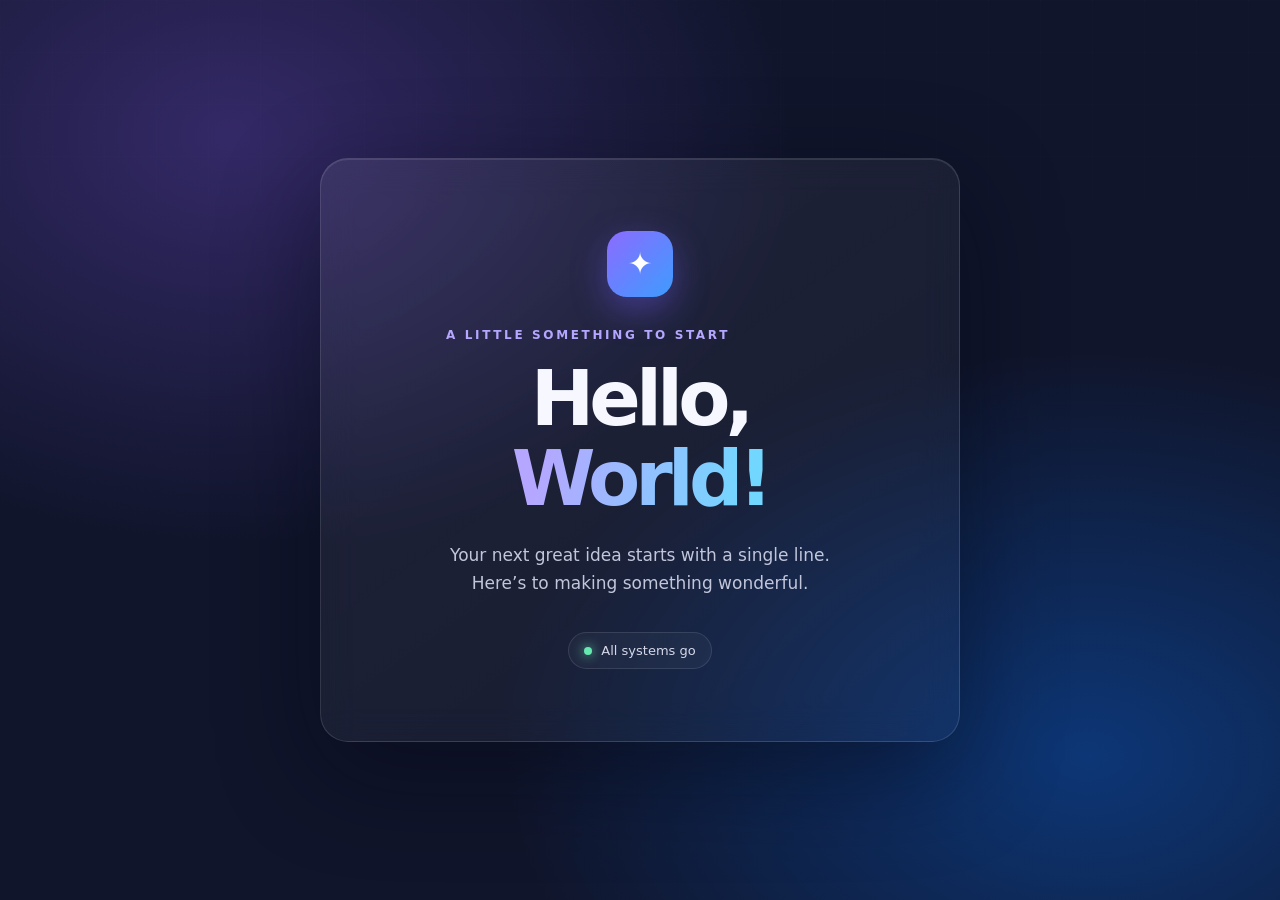
==== index.html @ b1ccc0c1 "my firrst commit" ====
<!DOCTYPE html>
<html lang="en">
<head>
  <meta charset="UTF-8">
  <meta name="viewport" content="width=device-width, initial-scale=1.0">
  <meta name="theme-color" content="#10152b">
  <title>Hello, World!</title>
  <style>
    :root { color-scheme: dark; font-family: Inter, ui-sans-serif, system-ui, -apple-system, BlinkMacSystemFont, "Segoe UI", sans-serif; }
    * { box-sizing: border-box; }
    body {
      min-height: 100vh; margin: 0; display: grid; place-items: center; overflow: hidden;
      color: #f7f8ff; background: #10152b;
      background-image: radial-gradient(ellipse at 18% 15%, #533b9b88 0, transparent 38%), radial-gradient(ellipse at 85% 84%, #0869e866 0, transparent 38%);
    }
    body::before { content: ""; position: fixed; inset: 0; opacity: .15; pointer-events: none; background-image: linear-gradient(#ffffff12 1px, transparent 1px), linear-gradient(90deg, #ffffff12 1px, transparent 1px); background-size: 52px 52px; mask-image: linear-gradient(to bottom, black, transparent 90%); }
    main { position: relative; width: min(640px, calc(100% - 36px)); padding: clamp(36px, 8vw, 72px); text-align: center; border: 1px solid #ffffff20; border-radius: 28px; background: linear-gradient(145deg, #ffffff12, #ffffff06); box-shadow: 0 30px 100px #05071477, inset 0 1px #ffffff1b; backdrop-filter: blur(18px); animation: arrive .8s cubic-bezier(.2,.8,.2,1) both; }
    .spark { display: grid; place-items: center; width: 66px; height: 66px; margin: 0 auto 28px; border-radius: 20px; color: #fff; font-size: 30px; background: linear-gradient(135deg, #8c6bff, #3d9cff); box-shadow: 0 12px 35px #735cff66; }
    .eyebrow { margin: 0 0 14px; color: #b5a7ff; font-size: 12px; font-weight: 700; letter-spacing: .22em; text-transform: uppercase; }
    h1 { margin: 0; font-size: clamp(48px, 10vw, 76px); line-height: 1.05; letter-spacing: -.065em; }
    h1 span { color: transparent; background: linear-gradient(100deg, #b5a7ff 12%, #72d7ff 90%); background-clip: text; }
    p { max-width: 390px; margin: 22px auto 0; color: #c2c6db; font-size: 17px; line-height: 1.7; }
    .status { display: inline-flex; align-items: center; gap: 9px; margin-top: 34px; padding: 10px 15px; border: 1px solid #ffffff1c; border-radius: 999px; color: #d5d8e9; font-size: 13px; background: #ffffff09; }
    .status i { width: 8px; height: 8px; border-radius: 50%; background: #67e8b1; box-shadow: 0 0 12px #67e8b1; }
    @keyframes arrive { from { opacity: 0; transform: translateY(18px) scale(.98); } to { opacity: 1; transform: translateY(0) scale(1); } }
    @media (prefers-reduced-motion: reduce) { *, *::before, *::after { animation-duration: .01ms !important; animation-iteration-count: 1 !important; scroll-behavior: auto !important; } }
  </style>
</head>
<body>
  <main>
    <div class="spark" aria-hidden="true">✦</div>
    <p class="eyebrow">A little something to start</p>
    <h1>Hello,<br><span>World!</span></h1>
    <p>Your next great idea starts with a single line. Here’s to making something wonderful.</p>
    <div class="status"><i aria-hidden="true"></i> All systems go</div>
  </main>
</body>
</html>
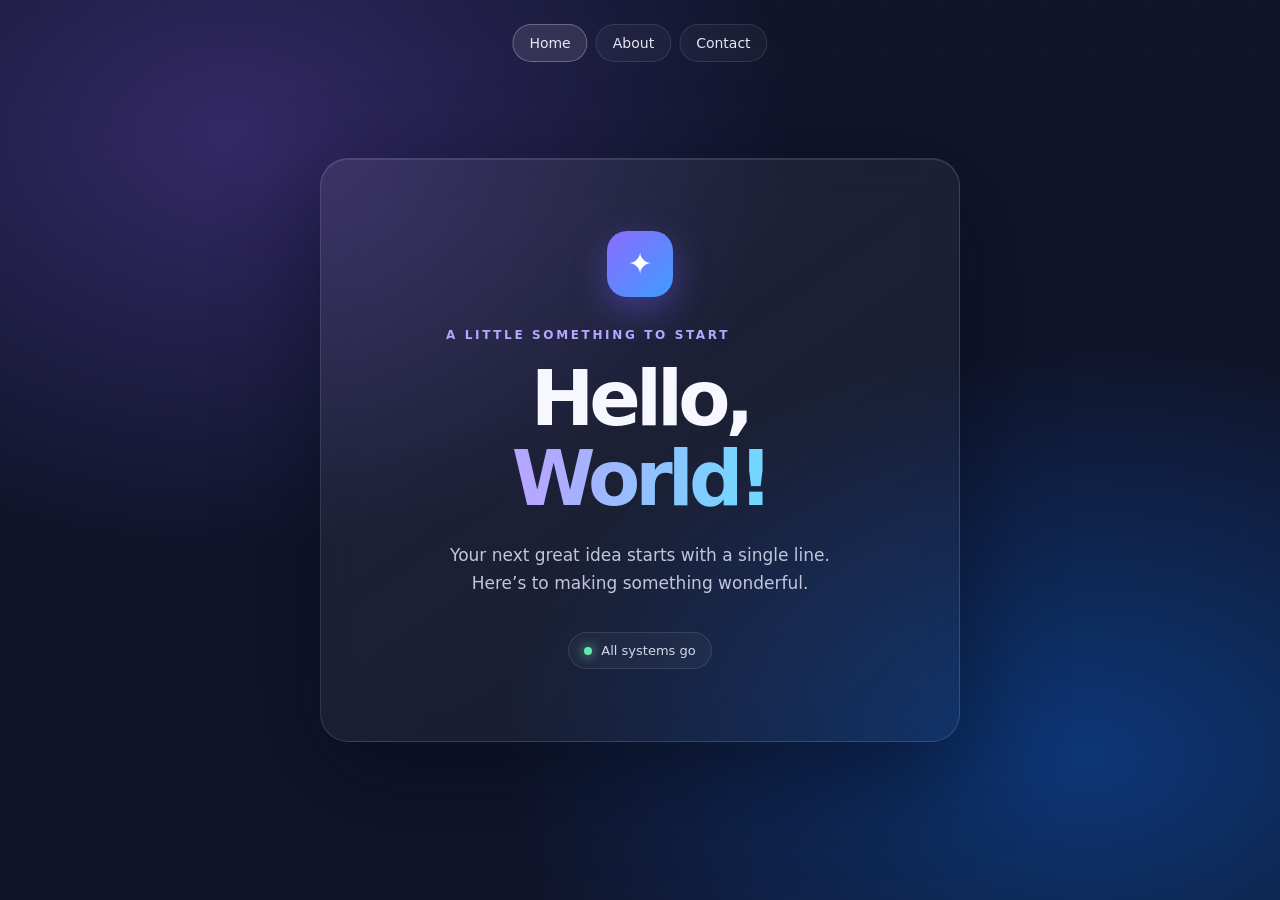
==== commit 67dde491: "added  about and contact page" ====
--- a/index.html
+++ b/index.html
@@ -14,6 +14,9 @@
       background-image: radial-gradient(ellipse at 18% 15%, #533b9b88 0, transparent 38%), radial-gradient(ellipse at 85% 84%, #0869e866 0, transparent 38%);
     }
     body::before { content: ""; position: fixed; inset: 0; opacity: .15; pointer-events: none; background-image: linear-gradient(#ffffff12 1px, transparent 1px), linear-gradient(90deg, #ffffff12 1px, transparent 1px); background-size: 52px 52px; mask-image: linear-gradient(to bottom, black, transparent 90%); }
+    nav { position: absolute; top: 24px; left: 50%; z-index: 2; display: flex; gap: 8px; transform: translateX(-50%); }
+    nav a { padding: 10px 16px; border: 1px solid #ffffff1c; border-radius: 999px; color: #e5e7f4; font-size: 14px; text-decoration: none; background: #ffffff09; transition: background .2s, border-color .2s; }
+    nav a:hover, nav a[aria-current="page"] { border-color: #ffffff45; background: #ffffff19; }
     main { position: relative; width: min(640px, calc(100% - 36px)); padding: clamp(36px, 8vw, 72px); text-align: center; border: 1px solid #ffffff20; border-radius: 28px; background: linear-gradient(145deg, #ffffff12, #ffffff06); box-shadow: 0 30px 100px #05071477, inset 0 1px #ffffff1b; backdrop-filter: blur(18px); animation: arrive .8s cubic-bezier(.2,.8,.2,1) both; }
     .spark { display: grid; place-items: center; width: 66px; height: 66px; margin: 0 auto 28px; border-radius: 20px; color: #fff; font-size: 30px; background: linear-gradient(135deg, #8c6bff, #3d9cff); box-shadow: 0 12px 35px #735cff66; }
     .eyebrow { margin: 0 0 14px; color: #b5a7ff; font-size: 12px; font-weight: 700; letter-spacing: .22em; text-transform: uppercase; }
@@ -24,9 +27,15 @@
     .status i { width: 8px; height: 8px; border-radius: 50%; background: #67e8b1; box-shadow: 0 0 12px #67e8b1; }
     @keyframes arrive { from { opacity: 0; transform: translateY(18px) scale(.98); } to { opacity: 1; transform: translateY(0) scale(1); } }
     @media (prefers-reduced-motion: reduce) { *, *::before, *::after { animation-duration: .01ms !important; animation-iteration-count: 1 !important; scroll-behavior: auto !important; } }
+    @media (max-width: 520px) { nav { top: 16px; width: calc(100% - 32px); justify-content: center; } nav a { padding: 9px 12px; font-size: 13px; } main { margin-top: 50px; } }
   </style>
 </head>
 <body>
+  <nav aria-label="Main navigation">
+    <a href="index.html" aria-current="page">Home</a>
+    <a href="about.html">About</a>
+    <a href="contact.html">Contact</a>
+  </nav>
   <main>
     <div class="spark" aria-hidden="true">✦</div>
     <p class="eyebrow">A little something to start</p>
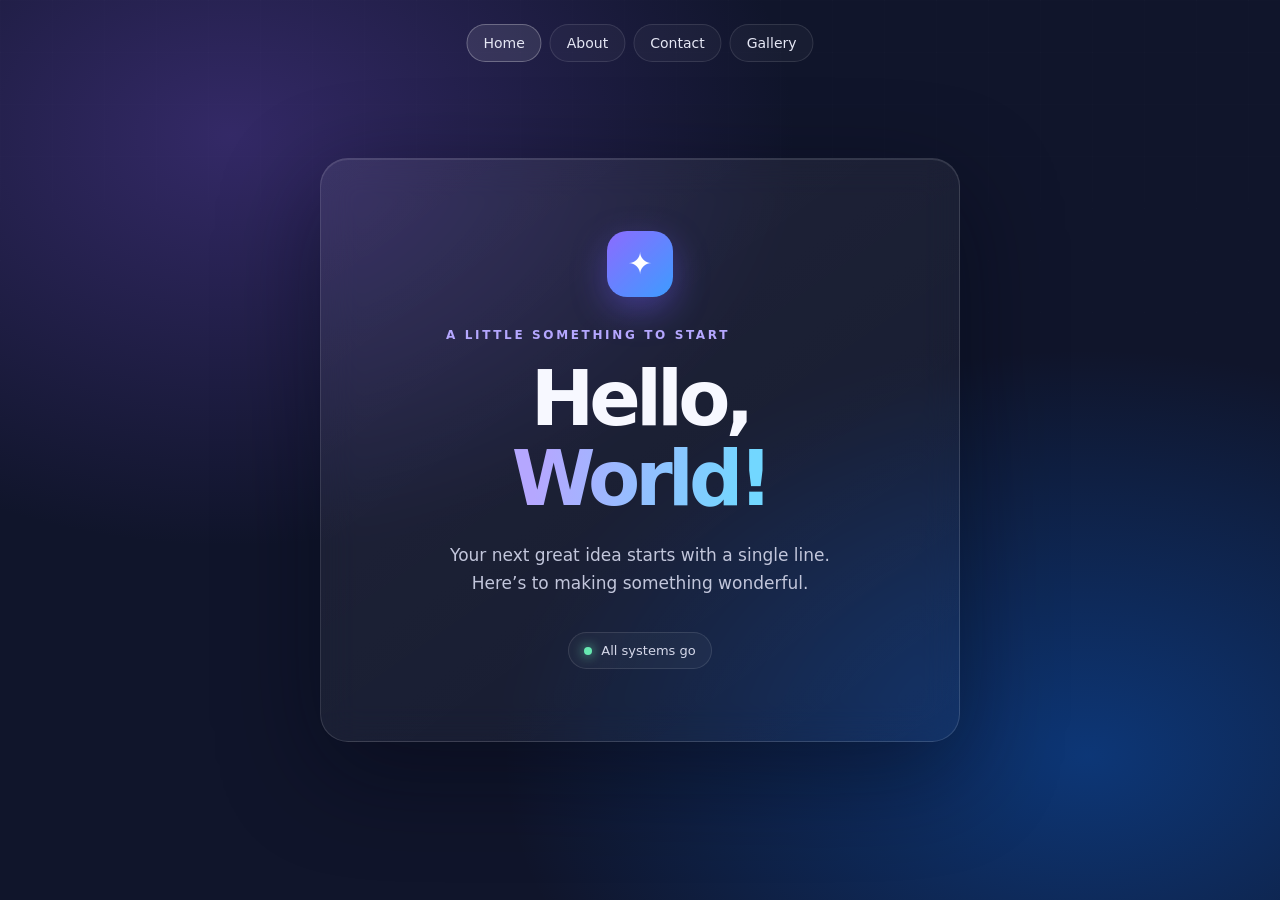
==== commit 4f671185: "gallery page added" ====
--- a/index.html
+++ b/index.html
@@ -35,6 +35,7 @@
     <a href="index.html" aria-current="page">Home</a>
     <a href="about.html">About</a>
     <a href="contact.html">Contact</a>
+    <a href="gallery.html">Gallery</a>
   </nav>
   <main>
     <div class="spark" aria-hidden="true">✦</div>
